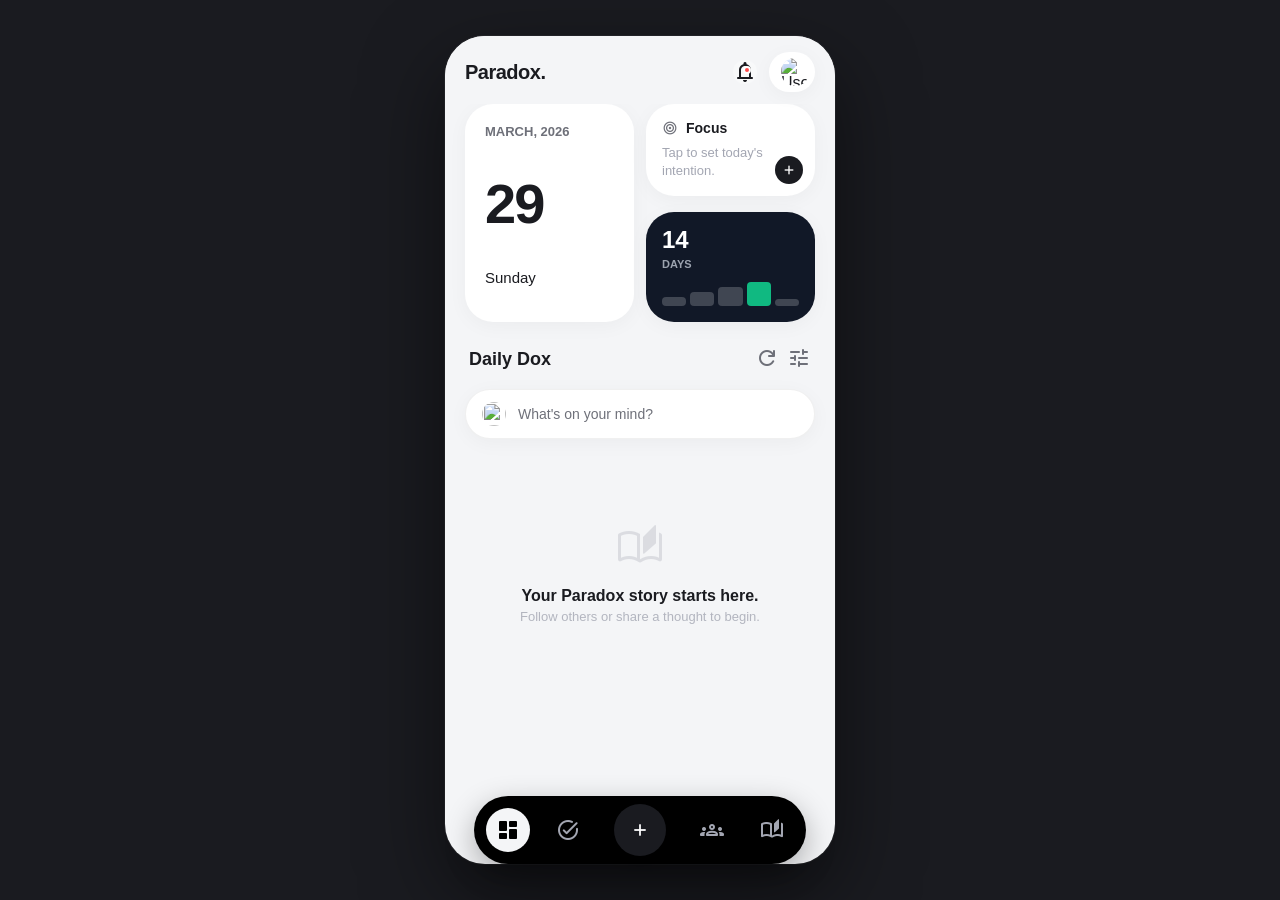
==== index.html @ 25698416 "feat: added 16 historical Stoic character avatars to the Profile/Diary system" ====
<!DOCTYPE html>
<html lang="en">

<head>
    <meta charset="UTF-8">
    <meta name="viewport" content="width=device-width, initial-scale=1.0, maximum-scale=1.0, user-scalable=no">
    <title>Paradox.</title>

    <!-- Firebase SDK (Modular) -->
    <script type="module" src="https://www.gstatic.com/firebasejs/10.7.1/firebase-app.js"></script>
    <script type="module" src="https://www.gstatic.com/firebasejs/10.7.1/firebase-auth.js"></script>
    <script type="module" src="https://www.gstatic.com/firebasejs/10.7.1/firebase-firestore.js"></script>
    <link rel="stylesheet"
        href="https://fonts.googleapis.com/css2?family=Material+Symbols+Rounded:opsz,wght,FILL,GRAD@24,400,0,0" />
    <link rel="stylesheet"
        href="https://fonts.googleapis.com/css2?family=Material+Symbols+Rounded:opsz,wght,FILL,GRAD@24,400,1,0" />

    <link rel="stylesheet" href="style.css">
</head>

<body>

    <div class="app-container">

        <!-- App Header Minimal -->
        <header class="top-nav">
            <h1 class="logo" id="header-title">Paradox.</h1>
            <div class="header-actions">
                <button class="icon-btn notification-btn" id="open-notifications-btn">
                    <span class="material-symbols-rounded">notifications</span>
                    <span class="notification-badge"></span>
                </button>
                <div class="user-chip" id="open-profile-btn" style="cursor: pointer;">
                    <img src="https://images.unsplash.com/photo-1507003211169-0a1dd7228f2d?w=100&h=100&fit=crop"
                        alt="User Avatar">
                </div>
            </div>
        </header>

        <!-- Main Scrollable Content -->
        <main class="view-container">

            <!-- VIEW: HOME (Dashboard) -->
            <div class="app-view active" id="view-home">
                <section class="bento-grid">
                    <div class="bento-item date-widget">
                        <p class="month" id="home-month-label">March, 2026</p>
                        <h2 class="day-number" id="home-day-num">29</h2>
                        <p class="day-name" id="home-day-name">Sunday</p>
                    </div>
                    <div class="bento-stack">
                        <div class="bento-item goal-widget" id="open-goal-widget-btn" style="cursor: pointer;">
                            <div class="widget-header">
                                <span class="material-symbols-rounded icon-subtle">target</span>
                                <h3>Focus</h3>
                            </div>
                            <p class="goal-text placeholder">Tap to set today's intention.</p>
                            <button class="add-goal-btn" id="open-goal-inner-btn"><span
                                    class="material-symbols-rounded">add</span></button>
                        </div>
                        <div class="bento-item streak-widget">
                            <div class="streak-info">
                                <h3>14</h3>
                                <span>Days</span>
                            </div>
                            <div class="chart-bars">
                                <div class="bar"></div>
                                <div class="bar"></div>
                                <div class="bar"></div>
                                <div class="bar active"></div>
                                <div class="bar"></div>
                            </div>
                        </div>
                    </div>
                </section>
                <div class="section-title">
                    <h2>Daily Dox</h2>
                    <div style="display:flex; gap:8px;">
                        <button class="filter-btn" id="refresh-feed-btn" title="Refresh Feed"><span
                                class="material-symbols-rounded">refresh</span></button>
                        <button class="filter-btn" id="open-feed-filter-btn" title="Filter Feed"><span
                                class="material-symbols-rounded">tune</span></button>
                    </div>
                </div>

                <!-- NEW: Home Composer Bar -->
                <div class="home-composer-bar" id="open-status-btn">
                    <img src="https://images.unsplash.com/photo-1507003211169-0a1dd7228f2d?w=100&h=100&fit=crop"
                        class="tiny-avatar" id="home-composer-avatar">
                    <div class="composer-placeholder">What's on your mind?</div>
                </div>

                <div class="feed" id="home-feed">
                    <div class="empty-state">
                        <span class="material-symbols-rounded">auto_stories</span>
                        <p>Your Paradox story starts here.</p>
                        <span>Follow others or share a thought to begin.</span>
                    </div>
                </div>
            </div>

            <!-- VIEW: GOALS -->
            <div class="app-view" id="view-goals">

                <!-- NEW: Horizontal Date Scroller -->
                <div class="month-display">
                    <h2 id="month-label">March 2026</h2>
                </div>
                <div class="date-scroller-container">
                    <div class="date-scroller" id="dynamic-date-scroller">
                        <!-- Dates will be injected by JS for infinity feel -->
                    </div>
                </div>

                <div class="goals-header">
                    <div class="progress-card">
                        <div class="progress-info">
                            <h3>Current Progress</h3>
                            <span>4 of 6 goals met this week</span>
                        </div>
                        <div class="progress-ring-mini">66%</div>
                    </div>
                </div>
                <div class="section-title">
                    <h3>Active Intentions</h3>
                </div>
                <div class="goals-list" id="active-goals-list">
                    <div class="empty-state">
                        <span class="material-symbols-rounded">target</span>
                        <p>No active intentions.</p>
                        <span>Tap the + to set your first goal.</span>
                    </div>
                </div>
            </div>

            <!-- VIEW: COMMUNITY -->
            <div class="app-view" id="view-community">
                <!-- Sub-tab Switching -->
                <div class="sub-tab-bar">
                    <button class="sub-tab active" data-subview="challenges">Challenges</button>
                    <button class="sub-tab" data-subview="rank">World Rank</button>
                </div>

                <div class="community-content">

                    <!-- Community Sub-view: Challenges -->
                    <div class="sub-app-view active" id="subview-challenges">
                        <div class="admin-notice">
                            <span class="material-symbols-rounded">verified</span>
                            <span>Official Admin Challenges</span>
                        </div>

                        <div class="challenges-container" id="challenges-container">
                            <div class="empty-state-mini">
                                <span class="material-symbols-rounded">emoji_events</span>
                                <p>No active challenges.</p>
                                <span>Check back soon for Admin updates.</span>
                            </div>
                        </div>
                    </div>

                    <!-- Community Sub-view: World Rank -->
                    <div class="sub-app-view" id="subview-rank">
                        <div class="leaderboard-container" id="leaderboard-container">
                            <div class="empty-state-mini">
                                <span class="material-symbols-rounded">leaderboard</span>
                                <p>No rankings yet.</p>
                                <span>Be the first to join a challenge!</span>
                            </div>
                        </div>
                    </div>

                </div>
            </div>

            <!-- VIEW: JOURNAL -->
            <div class="app-view" id="view-journal">
                <div class="journal-prompt">
                    <h2>How are you feeling today?</h2>
                    <p>Take a moment to reflect on your thoughts.</p>
                </div>
                <div class="writing-canvas">
                    <textarea placeholder="Start writing something deep..."></textarea>
                </div>
            </div>

            <div class="bottom-spacer"></div>
        </main>

        <!-- Floating Nav Pill -->
        <nav class="floating-nav">
            <button class="nav-btn active" data-view="home">
                <span class="material-symbols-rounded fill-icon">dashboard</span>
            </button>
            <button class="nav-btn" data-view="goals">
                <span class="material-symbols-rounded">task_alt</span>
            </button>
            <div class="nav-fab-wrapper">
                <button class="fab-btn-center" id="open-create-btn">
                    <span class="material-symbols-rounded">add</span>
                </button>
            </div>
            <button class="nav-btn" data-view="community">
                <span class="material-symbols-rounded">groups</span>
            </button>
            <button class="nav-btn" data-view="journal">
                <span class="material-symbols-rounded">auto_stories</span>
            </button>
        </nav>

        <!-- Create Overlay Drawer -->
        <div class="drawer" id="create-drawer">
            <div class="drawer-header">
                <button class="icon-btn" id="close-create-btn">
                    <span class="material-symbols-rounded">close</span>
                </button>
                <h2>New Inspiration</h2>
                <div style="width:24px"></div>
            </div>
            <div class="drawer-content">
                <div class="create-options-grid">
                    <div class="create-card" id="open-compose-btn">
                        <span class="material-symbols-rounded">edit_square</span>
                        <h3>Paradox Post</h3>
                        <p>Share a thought with the community</p>
                    </div>
                    <div class="create-card" id="open-goal-btn">
                        <span class="material-symbols-rounded">target</span>
                        <h3>New Goal</h3>
                        <p>Set a new intention for today</p>
                    </div>
                    <div class="create-card" id="open-journal-entry-btn">
                        <span class="material-symbols-rounded">history_edu</span>
                        <h3>Journal Entry</h3>
                        <p>Write a private reflection</p>
                    </div>

                </div>
            </div>
        </div>

        <!-- Full Screen Modals / Drawers -->

        <!-- Main Profile Drawer -->
        <div class="drawer" id="profile-drawer">
            <div class="drawer-header">
                <button class="icon-btn" id="close-profile-btn">
                    <span class="material-symbols-rounded">close</span>
                </button>
                <h2>Profile</h2>
                <div style="width: 24px;"></div> <!-- spacer -->
            </div>

            <div class="drawer-content">

                <!-- Profile Header -->
                <div class="profile-hero">
                    <img src="https://images.unsplash.com/photo-1507003211169-0a1dd7228f2d?w=200&h=200&fit=crop"
                        alt="User Profile" class="hero-avatar">
                    <h2 class="hero-name">User</h2>
                </div>

                <!-- Activity Placeholder -->
                <div class="activity-stats">
                    <div class="stat-box">
                        <h3 id="stat-shards">0</h3>
                        <span>Shards Earned</span>
                    </div>
                    <div class="stat-box">
                        <h3 id="stat-level">1</h3>
                        <span>Growth Level</span>
                    </div>
                    <div class="stat-box">
                        <h3 id="stat-streak">0</h3>
                        <span>Stoic Streak</span>
                    </div>
                </div>

                <!-- Settings Menu -->
                <div class="settings-list">

                    <button class="list-item" id="open-diary-btn">
                        <div class="item-left">
                            <span class="material-symbols-rounded">edit_document</span>
                            <span>Diary (Edit Profile)</span>
                        </div>
                        <span class="material-symbols-rounded icon-subtle">chevron_right</span>
                    </button>

                    <button class="list-item" id="open-my-public-dox-btn">
                        <div class="item-left">
                            <span class="material-symbols-rounded">public</span>
                            <span>My Public Dox</span>
                        </div>
                        <span class="material-symbols-rounded icon-subtle">chevron_right</span>
                    </button>

                    <div class="list-item">
                        <div class="item-left">
                            <span class="material-symbols-rounded">notifications</span>
                            <span>Notifications</span>
                        </div>
                        <label class="toggle-switch">
                            <input type="checkbox" checked>
                            <span class="slider"></span>
                        </label>
                    </div>

                    <button class="list-item" id="open-settings-btn">
                        <div class="item-left">
                            <span class="material-symbols-rounded">settings</span>
                            <span>Settings</span>
                        </div>
                        <span class="material-symbols-rounded icon-subtle">chevron_right</span>
                    </button>

                    <button class="list-item text-danger">
                        <div class="item-left">
                            <span class="material-symbols-rounded">flag</span>
                            <span>Report an Issue</span>
                        </div>
                    </button>

                    <button class="list-item text-danger">
                        <div class="item-left">
                            <span class="material-symbols-rounded">logout</span>
                            <span>Log Out</span>
                        </div>
                    </button>

                </div>
            </div>
        </div>

        <!-- Edit Profile (Diary) Drawer -->
        <div class="drawer drawer-secondary" id="diary-drawer">
            <div class="drawer-header">
                <button class="icon-btn" id="close-diary-btn">
                    <span class="material-symbols-rounded">arrow_back</span>
                </button>
                <h2>My Diary</h2>
                <div style="width: 24px;"></div>
            </div>

            <div class="drawer-content">
                <div class="edit-profile-section" style="text-align: center; padding: 20px 0;">
                    <div class="diary-avatar-wrapper" style="position: relative; display: inline-block;">
                        <img src="" id="diary-pfp" alt="Profile Avatar" class="hero-avatar"
                            style="width: 80px; height: 80px; border-radius: 50%; object-fit: cover; margin-bottom: 16px; background: var(--bg-secondary);">
                    </div>
                    
                    <div class="auth-form-group" style="padding: 0 20px; text-align: left;">
                        <label class="form-label" style="font-size: 11px; margin-bottom: 4px;">Stoic Identity Key</label>
                        <input type="text" id="edit-display-name" class="auth-input" placeholder="Enter new name...">
                        
                        <div class="avatar-section">
                            <h3>Claim your Ancestor</h3>
                            <div class="avatar-grid" id="avatar-selection-grid">
                                <div class="avatar-item" data-url="assets/avatars/marcus.png" title="Marcus Aurelius"><img src="assets/avatars/marcus.png"></div>
                                <div class="avatar-item" data-url="assets/avatars/seneca.png" title="Seneca"><img src="assets/avatars/seneca.png"></div>
                                <div class="avatar-item" data-url="assets/avatars/epictetus.png" title="Epictetus"><img src="assets/avatars/epictetus.png"></div>
                                <div class="avatar-item" data-url="assets/avatars/zeno.png" title="Zeno"><img src="assets/avatars/zeno.png"></div>
                                <div class="avatar-item" data-url="assets/avatars/cato.png" title="Cato"><img src="assets/avatars/cato.png"></div>
                                <div class="avatar-item" data-url="assets/avatars/musonius.png" title="Musonius Rufus"><img src="assets/avatars/musonius.png"></div>
                                <div class="avatar-item" data-url="assets/avatars/cleanthes.png" title="Cleanthes"><img src="assets/avatars/cleanthes.png"></div>
                                <div class="avatar-item" data-url="assets/avatars/chrysippus.png" title="Chrysippus"><img src="assets/avatars/chrysippus.png"></div>
                                <div class="avatar-item" data-url="assets/avatars/panaetius.png" title="Panaetius"><img src="assets/avatars/panaetius.png"></div>
                                <div class="avatar-item" data-url="assets/avatars/posidonius.png" title="Posidonius"><img src="assets/avatars/posidonius.png"></div>
                                <div class="avatar-item" data-url="assets/avatars/hierocles.png" title="Hierocles"><img src="assets/avatars/hierocles.png"></div>
                                <div class="avatar-item" data-url="assets/avatars/hecato.png" title="Hecato"><img src="assets/avatars/hecato.png"></div>
                                <div class="avatar-item" data-url="assets/avatars/antipater.png" title="Antipater"><img src="assets/avatars/antipater.png"></div>
                                <div class="avatar-item" data-url="assets/avatars/diogenes.png" title="Diogenes"><img src="assets/avatars/diogenes.png"></div>
                                <div class="avatar-item" data-url="assets/avatars/aristo.png" title="Aristo"><img src="assets/avatars/aristo.png"></div>
                                <div class="avatar-item" data-url="assets/avatars/sphaerus.png" title="Sphaerus"><img src="assets/avatars/sphaerus.png"></div>
                            </div>
                        </div>

                        <button id="save-profile-btn" class="action-btn-large" style="margin-top: 16px;">
                            <span class="material-symbols-rounded">save</span>
                            Save Identity
                        </button>
                    </div>
                </div>

                <div class="verification-section">
                    <h3>Account Status</h3>
                    <p class="verification-desc">Verify your account to unlock all community features.</p>
                    <button class="action-btn-large verification-btn">
                        <span class="material-symbols-rounded">verified</span>
                        Verify Account
                    </button>
                </div>
            </div>
        </div>

        <!-- Final Settings Drawer -->
        <div class="drawer drawer-secondary" id="settings-sub-drawer">
            <div class="drawer-header">
                <button class="icon-btn" id="close-settings-sub-btn">
                    <span class="material-symbols-rounded">arrow_back</span>
                </button>
                <h2>Settings</h2>
                <div style="width: 24px;"></div>
            </div>

            <div class="drawer-content">
                <div class="settings-list">
                    <button class="list-item">
                        <div class="item-left">
                            <span class="material-symbols-rounded">block</span>
                            <span>Blocked Users</span>
                        </div>
                        <span class="material-symbols-rounded icon-subtle">chevron_right</span>
                    </button>

                    <div class="section-divider" style="height: 1px; background: var(--border-light); margin: 16px 0;">
                    </div>
                    <span
                        style="font-size: 11px; font-weight: 700; color: var(--text-muted); text-transform: uppercase; letter-spacing: 1px; margin-bottom: 8px; display: block;">Legal
                        & Support</span>

                    <button class="list-item">
                        <div class="item-left">
                            <span class="material-symbols-rounded">gavel</span>
                            <span>Legal Conditions</span>
                        </div>
                        <span class="material-symbols-rounded icon-subtle">chevron_right</span>
                    </button>

                    <button class="list-item">
                        <div class="item-left">
                            <span class="material-symbols-rounded">privacy_tip</span>
                            <span>Privacy Policy</span>
                        </div>
                        <span class="material-symbols-rounded icon-subtle">chevron_right</span>
                    </button>

                    <button class="list-item">
                        <div class="item-left">
                            <span class="material-symbols-rounded">description</span>
                            <span>Terms & Conditions</span>
                        </div>
                        <span class="material-symbols-rounded icon-subtle">chevron_right</span>
                    </button>

                    <button class="list-item">
                        <div class="item-left">
                            <span class="material-symbols-rounded">help</span>
                            <span>Help & Support</span>
                        </div>
                        <span class="material-symbols-rounded icon-subtle">chevron_right</span>
                    </button>

                    <div class="section-divider" style="height: 1px; background: var(--border-light); margin: 16px 0;">
                    </div>

                    <a href="admin.html" class="list-item" style="text-decoration: none;">
                        <div class="item-left">
                            <span class="material-symbols-rounded"
                                style="color: var(--brand-blue);">admin_panel_settings</span>
                            <span>Admin Portal</span>
                        </div>
                        <span class="material-symbols-rounded icon-subtle">chevron_right</span>
                    </a>

                    <div class="section-divider" style="height: 1px; background: var(--border-light); margin: 16px 0;">
                    </div>

                    <button class="list-item text-danger">
                        <div class="item-left">
                            <span class="material-symbols-rounded">delete_forever</span>
                            <span>Delete Account</span>
                        </div>
                    </button>
                </div>
            </div>
        </div>

        <!-- Composer Drawer -->
        <div class="drawer drawer-secondary" id="compose-post-drawer">
            <div class="drawer-header">
                <button class="icon-btn" id="close-compose-btn">
                    <span class="material-symbols-rounded">close</span>
                </button>
                <h2>New Paradox</h2>
                <button class="icon-btn" id="save-post-btn"
                    style="color: var(--brand-blue); font-weight: 700;">POST</button>
            </div>
            <div class="drawer-content">
                <div class="compose-area">
                    <div class="user-info-mini">
                        <img src="https://images.unsplash.com/photo-1507003211169-0a1dd7228f2d?w=100&h=100&fit=crop"
                            class="tiny-avatar">
                        <span>Elias Thorne</span>
                    </div>
                    <textarea placeholder="What's on your mind? Share a paradox..." class="compose-input"></textarea>

                    <div class="media-preview-placeholder">
                        <span class="material-symbols-rounded">add_a_photo</span>
                        <span>Add Photos or Video</span>
                    </div>

                    <div class="compose-toolbar">
                        <button class="toolbar-btn"><span class="material-symbols-rounded">image</span></button>
                        <button class="toolbar-btn"><span class="material-symbols-rounded">videocam</span></button>
                        <button class="toolbar-btn"><span
                                class="material-symbols-rounded">alternate_email</span></button>
                        <button class="toolbar-btn"><span class="material-symbols-rounded">location_on</span></button>
                    </div>
                </div>
            </div>
        </div>



        <!-- My Public Dox Drawer -->
        <div class="drawer drawer-secondary" id="my-public-dox-drawer">
            <div class="drawer-header">
                <button class="icon-btn" id="close-my-public-dox-btn">
                    <span class="material-symbols-rounded">arrow_back</span>
                </button>
                <h2>My Public Dox</h2>
                <div style="width:24px"></div>
            </div>
            <div class="drawer-content">
                <div class="feed" id="my-dox-list">
                    <div class="empty-state-mini">
                        <span class="material-symbols-rounded">history_edu</span>
                        <p>Loading your paradoxes...</p>
                    </div>
                </div>
            </div>
        </div>

        <!-- Goal Composer Drawer -->
        <div class="drawer drawer-secondary" id="goal-composer-drawer">
            <div class="drawer-header">
                <button class="icon-btn" id="close-goal-composer-btn">
                    <span class="material-symbols-rounded">close</span>
                </button>
                <h2>New Intention</h2>
                <div style="width:24px"></div>
            </div>
            <div class="drawer-content">
                <div class="goal-form-container">

                    <div class="form-section">
                        <label class="form-label">What do you want to achieve?</label>
                        <textarea class="goal-input-large"
                            placeholder="e.g., Morning Meditation for 10 minutes"></textarea>
                    </div>

                    <div class="form-section">
                        <label class="form-label">When?</label>
                        <div class="pill-selector">
                            <button class="pill-opt active" data-time="today">Today</button>
                            <button class="pill-opt" data-time="tomorrow">Tomorrow</button>
                            <button class="pill-opt" id="pick-date-btn" data-time="custom">Pick Date</button>
                        </div>
                        <div id="custom-date-container" style="display: none; margin-top: 12px;">
                            <input type="date" class="text-input" id="custom-goal-date">
                        </div>
                    </div>

                    <div class="form-section">
                        <label class="form-label">Repeat</label>
                        <div class="day-chip-group">
                            <button class="day-chip">M</button>
                            <button class="day-chip">T</button>
                            <button class="day-chip">W</button>
                            <button class="day-chip">T</button>
                            <button class="day-chip">F</button>
                            <button class="day-chip">S</button>
                            <button class="day-chip">S</button>
                        </div>
                    </div>

                    <div class="form-section">
                        <label class="form-label">Remind Me At</label>
                        <input type="time" class="text-input" value="08:00">
                    </div>

                    <div class="form-footer">
                        <button class="action-btn-large primary-btn" id="save-goal-btn">Set Intention</button>
                    </div>

                </div>
            </div>
        </div>

        <!-- Journal Composer Drawer -->
        <div class="drawer drawer-secondary" id="journal-composer-drawer">
            <div class="drawer-header">
                <button class="icon-btn" id="close-journal-composer-btn">
                    <span class="material-symbols-rounded">close</span>
                </button>
                <h2>Private Reflection</h2>
                <div style="width:24px"></div>
            </div>
            <div class="drawer-content">
                <div class="form-section">
                    <label class="form-label">Current Mood</label>
                    <div class="mood-selector">
                        <button class="mood-opt" title="Calm">
                            <span class="material-symbols-rounded">self_improvement</span>
                        </button>
                        <button class="mood-opt" title="Productive">
                            <span class="material-symbols-rounded">bolt</span>
                        </button>
                        <button class="mood-opt" title="Anxious">
                            <span class="material-symbols-rounded">waves</span>
                        </button>
                        <button class="mood-opt" title="Grateful">
                            <span class="material-symbols-rounded">favorite</span>
                        </button>
                        <button class="mood-opt" title="Reflective">
                            <span class="material-symbols-rounded">visibility</span>
                        </button>
                    </div>
                </div>

                <div class="form-section">
                    <div class="zen-prompt-box">
                        <span class="material-symbols-rounded">tips_and_updates</span>
                        <p id="journal-prompt-text">What is within your control right now?</p>
                    </div>
                </div>

                <div class="form-section">
                    <textarea class="zen-writing-area" placeholder="Deep dive into your thoughts..."></textarea>
                </div>

                <div class="form-footer">
                    <button class="action-btn-large primary-btn" id="save-journal-btn">
                        <span class="material-symbols-rounded">lock</span>
                        Save to Vault
                    </button>
                </div>

            </div>
        </div>
    </div>

    <!-- Edit Post Drawer -->
    <div class="drawer drawer-secondary" id="edit-post-drawer">
        <div class="drawer-header">
            <button class="icon-btn" id="close-edit-post-btn">
                <span class="material-symbols-rounded">close</span>
            </button>
            <h2>Edit Paradox</h2>
            <button class="icon-btn" id="update-post-btn"
                style="color: var(--brand-blue); font-weight: 700;">UPDATE</button>
        </div>
        <div class="drawer-content">
            <div class="compose-area">
                <textarea id="edit-post-input" placeholder="Modify your paradox..." class="compose-input"></textarea>

                <div class="compose-toolbar">
                    <button class="toolbar-btn"><span class="material-symbols-rounded">image</span></button>
                    <button class="toolbar-btn"><span class="material-symbols-rounded">alternate_email</span></button>
                </div>
            </div>
        </div>
    </div>

    <!-- Notification Drawer -->
    <div class="drawer" id="notification-drawer">
        <div class="drawer-header">
            <button class="icon-btn" id="close-notifications-btn">
                <span class="material-symbols-rounded">close</span>
            </button>
            <h2>Notifications</h2>
            <button class="text-link-btn" id="clear-all-notifs-btn"
                style="color: var(--brand-pink); font-size: 13px; font-weight: 700;">CLEAR ALL</button>
        </div>
        <div class="drawer-content">
            <div class="notification-list" id="notification-list">
                <div class="empty-state-mini">
                    <span class="material-symbols-rounded">notifications_off</span>
                    <p>No new updates.</p>
                </div>
            </div>
        </div>
    </div>

    <!-- Feed Filter Drawer -->
    <div class="drawer drawer-secondary" id="feed-filter-drawer">
        <div class="drawer-header">
            <button class="icon-btn" id="close-feed-filter-btn">
                <span class="material-symbols-rounded">close</span>
            </button>
            <h2>Feed Filter</h2>
            <div style="width:24px"></div>
        </div>
        <div class="drawer-content">
            <div class="create-options-grid">
                <div class="create-card active-filter filter-opt" data-filter="global">
                    <span class="material-symbols-rounded">public</span>
                    <h3>Global Dox</h3>
                    <p>See all paradoxes from everyone</p>
                </div>
                <div class="create-card filter-opt" data-filter="mine">
                    <span class="material-symbols-rounded">person</span>
                    <h3>My Dox</h3>
                    <p>View only your own posts</p>
                </div>
            </div>
        </div>
    </div>

    <!-- Comments Drawer -->
    <div class="drawer drawer-secondary" id="comments-drawer">
        <div class="drawer-header">
            <button class="icon-btn" id="close-comments-btn">
                <span class="material-symbols-rounded">arrow_back</span>
            </button>
            <h2>Comments</h2>
            <div style="width:24px"></div>
        </div>
        <div class="drawer-content drawer-content-flex">
            <div class="comments-list" id="comments-list">
                <div class="empty-state-mini">
                    <span class="material-symbols-rounded">forum</span>
                    <p>No comments yet. Be the first.</p>
                </div>
            </div>
        </div>
        <!-- Pinned input at bottom -->
        <div class="comments-composer">
            <img src="https://images.unsplash.com/photo-1507003211169-0a1dd7228f2d?w=100&h=100&fit=crop"
                class="tiny-avatar" id="commenter-avatar">
            <input type="text" id="comment-input" placeholder="Add a comment...">
            <button class="icon-btn send-btn" id="send-comment-btn" disabled>
                <span class="material-symbols-rounded">send</span>
            </button>
        </div>
    </div>

    <!-- Login Ritual Overlay (Stoic Identity: Email/Password) -->
    <div id="login-overlay" class="login-overlay hidden">
        <div class="login-modal">
            <h1 class="logo">Paradox<span>.</span></h1>
            <p class="stoic-quote">"It is not that we have a short time to live, but that we waste much of it."</p>
            <span class="quote-author">— Seneca</span>

            <!-- Auth Main View -->
            <div id="auth-main-view" class="auth-view">
                <div class="auth-form-group">
                    <input type="email" id="auth-email" placeholder="Your Email" class="auth-input">
                    <input type="password" id="auth-password" placeholder="Key (Password)" class="auth-input">
                </div>
                
                <button id="auth-primary-btn" class="action-btn-large">Enter the Paradox</button>
                
                <div class="auth-footer-links">
                    <button id="auth-toggle-btn" class="text-link">First time? Create Identity</button>
                    <button id="auth-forgot-btn" class="text-link">Forgot Key?</button>
                </div>
            </div>

            <!-- Auth Recovery View -->
            <div id="auth-forgot-view" class="auth-view hidden">
                <p class="auth-desc">Enter your email to receive a recovery link.</p>
                <input type="email" id="recovery-email" placeholder="Your Email" class="auth-input">
                <button id="send-reset-btn" class="action-btn-large">Send Recovery Link</button>
                <button id="back-to-login-btn" class="text-link">Back to Identity</button>
            </div>

            <p class="login-footer">By continuing, you accept the Stoic Path.</p>
        </div>
    </div>

    <!-- Dynamic Toast Container -->
    <div id="toast-container" class="toast-container"></div>

    <!-- Custom JS (As Module) -->
    <script type="module" src="script.js"></script>
</body>

</html>
---- style.css ----
/* =========================================
   CLARITY DASHBOARD - LIGHT THEME (Bento Box)
   ========================================= */
:root {
    /* Color Palette */
    --bg-base: #f4f5f7;
    --bg-surface: #ffffff;
    --bg-surface-alt: #f8f9fa;
    
    --text-primary: #1a1b20;
    --text-secondary: #6e7079;
    --text-muted: #a3a6b2;
    
    --accent-primary: #000000;
    --accent-light: #e6e6e6;
    
    --brand-teal: #10b981;
    --brand-blue: #3b82f6;
    --brand-pink: #ec4899;
    
    --border-light: rgba(0, 0, 0, 0.06);

    /* Typography */
    --font-family: 'Inter', sans-serif;
    
    /* Spacing & Borders */
    --radius-sm: 12px;
    --radius-md: 20px;
    --radius-lg: 28px;
    --radius-full: 999px;
    
    --layout-max-width: 390px; /* Mobile-first phone frame */
    --shadow-soft: 0 4px 20px rgba(0,0,0,0.04);
    --shadow-nav: 0 10px 40px rgba(0,0,0,0.1);
}

* { margin: 0; padding: 0; box-sizing: border-box; }

body {
    background-color: #1a1b20; /* Dark desktop backdrop */
    font-family: var(--font-family);
    color: var(--text-primary);
    min-height: 100vh;
    overflow: hidden;
    display: flex;
    justify-content: center;
    align-items: center;
    -webkit-font-smoothing: antialiased;
}

.app-container {
    width: 100%;
    max-width: var(--layout-max-width);
    height: 100vh;
    background-color: var(--bg-base);
    position: relative;
    overflow: hidden;
    display: flex;
    flex-direction: column;
}

/* Desktop: show as a premium phone card */
@media (min-width: 430px) {
    .app-container {
        height: 92vh;
        max-height: 860px;
        border-radius: 40px;
        box-shadow: 0 30px 80px rgba(0, 0, 0, 0.5),
                    0 0 0 1px rgba(255,255,255,0.06);
    }
}

/* =========================================
   TOP NAV
   ========================================= */
.top-nav {
    display: flex;
    justify-content: space-between;
    align-items: center;
    padding: 16px 20px 12px;
    background: var(--bg-base);
    z-index: 10;
}

.logo {
    font-size: 20px;
    font-weight: 700;
    letter-spacing: -0.5px;
}

.user-chip {
    display: flex;
    align-items: center;
    background: var(--bg-surface);
    padding: 6px 6px 6px 12px;
    border-radius: var(--radius-full);
    box-shadow: var(--shadow-soft);
    gap: 8px;
}

.user-chip span {
    font-size: 13px;
    font-weight: 500;
}

.user-chip img {
    width: 28px;
    height: 28px;
    border-radius: 50%;
    object-fit: cover;
}

/* =========================================
   MAIN SCROLLABLE FEED
   ========================================= */
.content-feed {
    flex: 1;
    overflow-y: auto;
    padding: 0 20px 20px;
    scrollbar-width: none;
}

.content-feed::-webkit-scrollbar { display: none; }

/* Bento Grid */
.bento-grid {
    display: grid;
    grid-template-columns: 1fr 1fr;
    gap: 12px;
    margin-bottom: 24px;
}

.bento-item {
    background: var(--bg-surface);
    border-radius: var(--radius-lg);
    padding: 20px;
    box-shadow: var(--shadow-soft);
}

.date-widget {
    display: flex;
    flex-direction: column;
    justify-content: space-between;
}

.month {
    font-size: 13px;
    color: var(--text-secondary);
    font-weight: 600;
    text-transform: uppercase;
}

.day-number {
    font-size: 56px;
    font-weight: 700;
    letter-spacing: -2px;
    line-height: 1;
    margin: 8px 0;
}

.day-name {
    font-size: 15px;
    font-weight: 500;
    margin-bottom: 16px;
}

.weather-pill {
    display: inline-flex;
    align-items: center;
    gap: 6px;
    background: var(--bg-surface-alt);
    padding: 6px 10px;
    border-radius: var(--radius-full);
    font-size: 13px;
    font-weight: 600;
}

.weather-pill .material-symbols-rounded {
    font-size: 16px;
    color: #f59e0b; /* Sun color */
    font-variation-settings: 'FILL' 1;
}

.bento-stack {
    display: flex;
    flex-direction: column;
    gap: 16px;
}

.goal-widget, .streak-widget {
    padding: 16px;
    flex: 1;
    display: flex;
    flex-direction: column;
    justify-content: space-between;
    position: relative;
}

.widget-header {
    display: flex;
    align-items: center;
    gap: 8px;
    margin-bottom: 8px;
}

.widget-header span { font-size: 16px; color: var(--text-secondary); }
.widget-header h3 { font-size: 14px; font-weight: 600; }

.goal-text {
    font-size: 13px;
    line-height: 1.4;
    color: var(--text-primary);
}

.goal-text.placeholder { color: var(--text-muted); }

.add-goal-btn {
    position: absolute;
    bottom: 12px;
    right: 12px;
    width: 28px;
    height: 28px;
    border-radius: 50%;
    background: var(--text-primary);
    color: white;
    border: none;
    display: flex;
    align-items: center;
    justify-content: center;
    cursor: pointer;
}

.add-goal-btn span { font-size: 18px; }

.streak-widget {
    background: #111827; /* Dark accent widget */
    color: white;
}

.streak-info h3 { font-size: 24px; font-weight: 700; line-height: 1; margin-bottom: 2px;}
.streak-info span { font-size: 11px; color: #9ca3af; text-transform: uppercase; font-weight: 600;}

.chart-bars {
    display: flex;
    gap: 4px;
    align-items: flex-end;
    height: 24px;
    margin-top: 10px;
}
.chart-bars .bar { flex: 1; background: rgba(255,255,255,0.2); border-radius: 4px; height: 100%;}
.chart-bars .bar:nth-child(1) { height: 40%; }
.chart-bars .bar:nth-child(2) { height: 60%; }
.chart-bars .bar:nth-child(3) { height: 80%; }
.chart-bars .bar.active { background: var(--brand-teal); height: 100%; }
.chart-bars .bar:nth-child(5) { height: 30%; }


/* Section Title */
.section-title {
    display: flex;
    justify-content: space-between;
    align-items: center;
    margin-bottom: 16px;
    padding: 0 4px;
}

.section-title h2 { font-size: 18px; font-weight: 600; }
.filter-btn {
    background: transparent; border: none; color: var(--text-secondary); cursor: pointer;
}

/* Redesigned Feed Card (Split Layout) */
.post-card {
    background: var(--bg-surface);
    border-radius: var(--radius-lg);
    padding: 20px;
    box-shadow: var(--shadow-soft);
    margin-bottom: 20px;
    position: relative;
    border: 1px solid var(--border-light);
}

.post-content {
    margin-bottom: 16px;
    padding-right: 80px; /* space for thumbnail */
}

.quote {
    font-size: 20px;
    font-weight: 500;
    line-height: 1.35;
    color: var(--text-primary);
    margin-bottom: 16px;
    letter-spacing: -0.5px;
}

.post-meta .author {
    display: flex;
    align-items: center;
    gap: 8px;
}

.tiny-avatar { width: 24px; height: 24px; border-radius: 50%; object-fit: cover; }
.author span { font-size: 12px; color: var(--text-secondary); font-weight: 500; }

.post-image-thumbnail {
    position: absolute;
    top: 20px;
    right: 20px;
    width: 68px;
    height: 68px;
    border-radius: 14px;
    overflow: hidden;
}

.post-image-thumbnail img { width: 100%; height: 100%; object-fit: cover; }

.post-footer {
    display: flex;
    gap: 12px;
    border-top: 1px solid var(--border-light);
    padding-top: 16px;
    align-items: center;
}

.interaction-btn {
    display: inline-flex;
    align-items: center;
    gap: 6px;
    background: var(--bg-surface-alt);
    border: none;
    padding: 8px 14px;
    border-radius: var(--radius-full);
    color: var(--text-primary);
    font-size: 13px;
    font-weight: 600;
    font-family: var(--font-family);
    cursor: pointer;
    transition: all 0.2s;
}

.interaction-btn span.material-symbols-rounded { font-size: 18px; color: var(--text-secondary); }
.interaction-btn.outline { background: transparent; padding: 0 4px;}
.interaction-btn.outline span.material-symbols-rounded { color: var(--text-primary); }
.interaction-btn.share-btn { margin-left: auto; }

.interaction-btn.active.like-btn { background: #ffe4e6; color: var(--brand-pink); }
.interaction-btn.active.like-btn span.material-symbols-rounded { color: var(--brand-pink); font-variation-settings: 'FILL' 1; }


.bottom-spacer { height: 110px; }

/* =========================================
   FLOATING PILL NAV
   ========================================= */
.floating-nav {
    position: fixed;
    bottom: 36px;
    left: 50%;
    transform: translateX(-50%);
    background: #000;
    color: white;
    display: flex;
    align-items: center;
    padding: 8px 12px;
    border-radius: 40px;
    gap: 16px;
    z-index: 100;
    box-shadow: 0 10px 30px rgba(0, 0, 0, 0.3);
}

.nav-btn {
    width: 44px;
    height: 44px;
    border-radius: 50%;
    border: none;
    background: transparent;
    color: var(--text-muted);
    display: flex;
    justify-content: center;
    align-items: center;
    cursor: pointer;
    transition: all 0.2s;
}

.nav-btn .material-symbols-rounded { font-size: 24px; transition: color 0.2s; }
.nav-btn.active { color: var(--accent-primary); background: var(--bg-base); }
.fill-icon { font-variation-settings: 'FILL' 1; }

.nav-fab-wrapper {
    margin: 0 8px;
}

.fab-btn-center {
    width: 52px;
    height: 52px;
    border-radius: 50%;
    background: var(--text-primary);
    color: white;
    border: none;
    box-shadow: 0 8px 16px rgba(0,0,0,0.2);
    display: flex;
    justify-content: center;
    align-items: center;
    cursor: pointer;
    transition: transform 0.2s;
}

.fab-btn-center:active { transform: scale(0.9); }
.fab-btn-center .material-symbols-rounded { font-size: 22px; }

/* =========================================
   FULL SCREEN DRAWERS (Modals)
   ========================================= */
.drawer {
    position: fixed;
    top: 0;
    left: 50%;
    transform: translateX(-50%) translateY(100%);
    width: 100%;
    max-width: var(--layout-max-width);
    height: 100vh;
    background: var(--bg-surface);
    z-index: 1000;
    transition: transform 0.4s cubic-bezier(0.25, 1, 0.5, 1);
    display: flex;
    flex-direction: column;
    visibility: hidden;
    pointer-events: none;
}

.drawer.open {
    transform: translateX(-50%) translateY(0);
    visibility: visible;
    pointer-events: auto;
}

.drawer-secondary {
    z-index: 1050; /* Needs to sit on top of main drawer */
}

.drawer-header {
    display: flex;
    justify-content: space-between;
    align-items: center;
    padding: 24px 20px 16px;
    border-bottom: 1px solid var(--border-light);
}

.drawer-header h2 {
    font-size: 18px;
    font-weight: 600;
}

.icon-btn {
    background: transparent;
    border: none;
    color: var(--text-primary);
    cursor: pointer;
    display: flex;
    align-items: center;
    justify-content: center;
}

.drawer-content {
    flex: 1;
    overflow-y: auto;
    padding: 24px 20px;
    scrollbar-width: none;
}
.drawer-content::-webkit-scrollbar { display: none; }

.drawer-content-flex {
    display: flex;
    flex-direction: column;
}

/* Comments Specifics */
.comments-list {
    flex: 1;
    display: flex;
    flex-direction: column;
    gap: 16px;
    padding-bottom: 24px;
}

.comment-bubble {
    display: flex;
    gap: 12px;
}

.comment-body {
    background: var(--bg-surface-alt);
    padding: 12px 14px;
    border-radius: var(--radius-md);
    border-top-left-radius: 4px;
    flex: 1;
}

.comment-body h4 { font-size: 13px; font-weight: 600; margin-bottom: 4px; display:flex; justify-content:space-between; align-items:center; }
.comment-body h4 span { font-size: 11px; color: var(--text-muted); font-weight: 400; }
.comment-body p { font-size: 14px; color: var(--text-primary); line-height: 1.4; }

.reply-trigger-btn {
    background: transparent;
    border: none;
    color: var(--text-secondary);
    font-size: 12px;
    font-weight: 600;
    margin-top: 8px;
    cursor: pointer;
    padding: 0;
}
.reply-trigger-btn:active { opacity: 0.7; }

.comment-reply {
    margin-left: 24px;
    border-left: 2px solid var(--border-light);
    padding-left: 12px;
}

.comments-composer {
    display: flex;
    align-items: center;
    gap: 12px;
    padding: 16px 20px;
    border-top: 1px solid var(--border-light);
    background: var(--bg-surface);
}

.comments-composer input {
    flex: 1;
    background: var(--bg-base);
    border: none;
    padding: 12px 16px;
    border-radius: var(--radius-full);
    outline: none;
    font-size: 14px;
    font-family: inherit;
}

.comments-composer .send-btn {
    color: var(--brand-blue);
    width: 40px;
    height: 40px;
    border-radius: 50%;
    background: var(--bg-base);
}
.comments-composer .send-btn:disabled {
    color: var(--text-muted);
    opacity: 0.5;
}

/* Profile Hero */
.profile-hero {
    display: flex;
    flex-direction: column;
    align-items: center;
    margin-bottom: 32px;
}

.profile-hero .hero-avatar {
    width: 100px;
    height: 100px;
    border-radius: 50%;
    object-fit: cover;
    margin-bottom: 16px;
    box-shadow: 0 8px 24px rgba(0,0,0,0.1);
}

.profile-hero .hero-name {
    font-size: 24px;
    font-weight: 700;
    letter-spacing: -0.5px;
}

/* Activity Stats */
.activity-stats {
    display: flex;
    gap: 16px;
    margin-bottom: 32px;
}

.stat-box {
    flex: 1;
    background: var(--bg-surface-alt);
    border-radius: var(--radius-md);
    padding: 16px;
    text-align: center;
    border: 1px solid var(--border-light);
}

.stat-box h3 {
    font-size: 24px;
    font-weight: 700;
    margin-bottom: 4px;
}

.stat-box span {
    font-size: 12px;
    color: var(--text-secondary);
    font-weight: 500;
    line-height: 1.2;
}

/* Settings List */
.settings-list {
    display: flex;
    flex-direction: column;
}

.list-item {
    display: flex;
    justify-content: space-between;
    align-items: center;
    padding: 16px 0;
    background: transparent;
    border: none;
    border-bottom: 1px solid var(--border-light);
    width: 100%;
    cursor: pointer;
    font-family: var(--font-family);
    text-align: left;
}

.list-item:last-child { border-bottom: none; }

.item-left {
    display: flex;
    align-items: center;
    gap: 12px;
    font-size: 16px;
    font-weight: 500;
    color: var(--text-primary);
}

.item-left .material-symbols-rounded {
    color: var(--text-secondary);
    font-size: 24px;
}

.icon-subtle { color: var(--text-muted); }

.text-danger .item-left { color: var(--brand-pink); }
.text-danger .item-left .material-symbols-rounded { color: var(--brand-pink); }

/* Toggle Switch (iOS Style) */
.toggle-switch {
    position: relative;
    display: inline-block;
    width: 50px;
    height: 28px;
}

.toggle-switch input {
    opacity: 0;
    width: 0;
    height: 0;
}

.slider {
    position: absolute;
    cursor: pointer;
    top: 0;
    left: 0;
    right: 0;
    bottom: 0;
    background-color: var(--bg-surface-alt);
    border: 1px solid var(--border-light);
    transition: .4s;
    border-radius: 34px;
}

.slider:before {
    position: absolute;
    content: "";
    height: 20px;
    width: 20px;
    left: 3px;
    bottom: 3px;
    background-color: white;
    transition: .4s;
    border-radius: 50%;
    box-shadow: 0 2px 4px rgba(0,0,0,0.1);
}

input:checked + .slider {
    background-color: #111827;
    border-color: #111827;
}

input:checked + .slider:before {
    transform: translateX(22px);
}

/* Edit Profile Drawer Elements */
.edit-profile-section {
    margin-bottom: 40px;
}

.pfp-edit-wrapper {
    position: relative;
    width: 120px;
    margin: 0 auto 32px;
}

.pfp-edit-wrapper .hero-avatar {
    width: 120px;
    height: 120px;
    margin-bottom: 0;
}

.change-pfp-btn {
    position: absolute;
    bottom: 0;
    right: 0;
    width: 36px;
    height: 36px;
    border-radius: 50%;
    background: var(--text-primary);
    color: white;
    border: 2px solid var(--bg-surface);
    display: flex;
    justify-content: center;
    align-items: center;
    cursor: pointer;
}

.change-pfp-btn .material-symbols-rounded { font-size: 18px; }

.input-group {
    display: flex;
    flex-direction: column;
    gap: 8px;
    margin-bottom: 24px;
}

.input-group label {
    font-size: 13px;
    font-weight: 600;
    color: var(--text-secondary);
}

.text-input {
    padding: 16px;
    border-radius: var(--radius-sm);
    border: 1px solid var(--border-light);
    background: var(--bg-base);
    font-family: var(--font-family);
    font-size: 16px;
    font-weight: 500;
    color: var(--text-primary);
    outline: none;
    transition: border-color 0.2s;
}

.text-input:focus { border-color: var(--text-primary); background: transparent; }

.action-btn-large {
    width: 100%;
    padding: 16px;
    border-radius: var(--radius-full);
    font-family: var(--font-family);
    font-size: 16px;
    font-weight: 600;
    cursor: pointer;
    border: none;
    display: flex;
    justify-content: center;
    align-items: center;
    gap: 8px;
}

.primary-btn {
    background: var(--text-primary);
    color: white;
}

.verification-section {
    background: #f0fdf4; /* Light green tint */
    border: 1px solid #bbf7d0;
    border-radius: var(--radius-lg);
    padding: 24px;
    text-align: center;
}

.verification-section h3 {
    color: #166534;
    font-size: 16px;
    margin-bottom: 8px;
}

.verification-desc {
    color: #15803d;
    font-size: 14px;
    margin-bottom: 20px;
    line-height: 1.4;
}

.verification-btn {
    background: #22c55e;
    color: white;
    box-shadow: 0 8px 16px rgba(34, 197, 94, 0.2);
}

/* =========================================
   VIEW MANAGEMENT
   ========================================= */
.view-container {
    flex: 1;
    overflow-y: auto;
    position: relative;
    scrollbar-width: none; /* Firefox */
}

.view-container::-webkit-scrollbar { display: none; } /* Chrome/Safari */

.app-view {
    display: none;
    padding: 0 20px 20px;
}

.app-view.active {
    display: block;
    animation: fadeIn 0.4s ease;
}

@keyframes fadeIn {
    from { opacity: 0; transform: translateY(10px); }
    to { opacity: 1; transform: translateY(0); }
}

/* GOALS VIEW */
.goals-header {
    margin-bottom: 24px;
    padding-top: 20px;
}

.progress-card {
    background: #111827;
    color: white;
    border-radius: var(--radius-lg);
    padding: 24px;
    display: flex;
    justify-content: space-between;
    align-items: center;
}

.progress-info h3 { font-size: 18px; margin-bottom: 4px; }
.progress-info span { font-size: 13px; color: #9ca3af; }

.progress-ring-mini {
    width: 60px;
    height: 60px;
    border-radius: 50%;
    border: 4px solid var(--brand-teal);
    display: flex;
    align-items: center;
    justify-content: center;
    font-weight: 700;
    font-size: 14px;
}

.goals-list {
    display: flex;
    flex-direction: column;
    gap: 12px;
}

.goal-item-row {
    background: white;
    padding: 16px;
    border-radius: var(--radius-md);
    display: flex;
    align-items: center;
    gap: 12px;
    box-shadow: var(--shadow-soft);
}

.goal-check {
    width: 24px;
    height: 24px;
    color: var(--text-muted);
}

.goal-check.done { color: var(--brand-teal); }
.goal-label { font-size: 15px; font-weight: 500; }

/* COMMUNITY VIEW */
.trending-scroll {
    display: flex;
    gap: 10px;
    overflow-x: auto;
    padding: 20px 0;
    scrollbar-width: none;
}

/* Pill Selectors (Goal Composer) */
.pill-selector {
    display: flex;
    gap: 10px;
    margin-top: 8px;
}

.pill-opt {
    padding: 10px 18px;
    border-radius: 30px;
    background: var(--bg-secondary);
    border: 1px solid var(--border-subtle);
    color: var(--text-secondary);
    font-size: 14px;
    font-weight: 600;
    cursor: pointer;
    transition: all 0.2s ease;
}

.pill-opt.active {
    background: var(--brand-blue);
    color: white;
    border-color: var(--brand-blue);
}

.day-chip-group {
    display: flex;
    gap: 8px;
    margin-top: 8px;
}

.day-chip {
    width: 40px;
    height: 40px;
    border-radius: 12px;
    background: var(--bg-secondary);
    border: 1px solid var(--border-subtle);
    color: var(--text-primary);
    font-size: 14px;
    font-weight: 700;
    display: flex;
    align-items: center;
    justify-content: center;
    cursor: pointer;
    transition: all 0.2s cubic-bezier(0.4, 0, 0.2, 1);
}

.day-chip.active {
    background: var(--brand-blue);
    color: white;
    border-color: var(--brand-blue);
    transform: scale(1.1);
}

.day-chip:hover:not(.active) {
    background: var(--bg-tertiary);
}

.trend-pill {
    background: white;
    padding: 8px 16px;
    border-radius: var(--radius-full);
    border: 1px solid var(--border-light);
    font-size: 12px;
    font-weight: 600;
    white-space: nowrap;
}


/* =========================================
   FEED & POST CARDS
   ========================================= */
.feed {
    display: flex;
    flex-direction: column;
    gap: 16px;
    margin-top: 24px;
}

.post-card {
    background: white;
    border-radius: var(--radius-lg);
    border: 1px solid var(--border-light);
    overflow: hidden;
    box-shadow: var(--shadow-soft);
    animation: fadeIn 0.4s ease;
}

.post-header {
    display: flex;
    align-items: center;
    gap: 12px;
    padding: 16px;
}

.post-avatar {
    width: 40px;
    height: 40px;
    border-radius: 50%;
    object-fit: cover;
}

.header-left {
    display: flex;
    align-items: center;
    gap: 12px;
}

.post-meta h4 {
    font-size: 14px;
    font-weight: 700;
    color: var(--text-primary);
}

.meta-bottom {
    display: flex;
    align-items: center;
    gap: 6px;
}

.post-meta span {
    font-size: 11px;
    color: var(--text-muted);
}

.edited-tag {
    font-size: 10px;
    color: var(--text-muted);
    font-style: italic;
    font-weight: 500;
}

.post-content {
    padding: 0 16px 16px;
    font-size: 15px;
    line-height: 1.6;
    color: var(--text-primary);
}

.post-image-thumbnail {
    width: 100%;
    max-height: 300px;
    overflow: hidden;
    background: var(--bg-surface-alt);
}

.post-image-thumbnail img {
    width: 100%;
    height: 100%;
    object-fit: cover;
}

.post-interactions {
    display: flex;
    padding: 8px 16px 16px;
    gap: 20px;
}

/* Post Actions Menu */
.post-actions-wrapper {
    position: relative;
    margin-left: auto;
}

.post-actions-menu {
    position: absolute;
    top: 100%;
    right: 0;
    width: 140px;
    background: rgba(255, 255, 255, 0.85);
    backdrop-filter: blur(12px);
    -webkit-backdrop-filter: blur(12px);
    border: 1px solid var(--border-light);
    border-radius: 12px;
    box-shadow: 0 8px 24px rgba(0,0,0,0.08);
    display: none;
    flex-direction: column;
    padding: 4px;
    z-index: 100;
    margin-top: 4px;
    overflow: hidden;
}

.post-actions-menu.active {
    display: flex;
}

.action-item {
    display: flex;
    align-items: center;
    gap: 10px;
    padding: 10px 12px;
    background: transparent;
    border: none;
    color: var(--text-primary);
    font-size: 13px;
    font-weight: 600;
    cursor: pointer;
    border-radius: 8px;
    transition: all 0.2s;
    width: 100%;
    text-align: left;
}

.action-item:hover {
    background: rgba(0,0,0,0.03);
}

.action-item .material-symbols-rounded {
    font-size: 18px;
}

.text-danger {
    color: #FF4B4B !important;
}

.interaction-btn {
    display: flex;
    align-items: center;
    gap: 6px;
    background: transparent;
    border: none;
    color: var(--text-secondary);
    cursor: pointer;
    font-size: 13px;
    font-weight: 600;
    transition: all 0.2s;
}

.interaction-btn .material-symbols-rounded {
    font-size: 22px;
}

.interaction-btn:active {
    transform: scale(0.92);
}

.like-btn.active .material-symbols-rounded {
    color: #FF4B4B;
    font-variation-settings: 'FILL' 1;
}



/* JOURNAL VIEW */
.journal-prompt {
    padding: 40px 0 20px;
    text-align: center;
}

.journal-prompt h2 { font-size: 22px; font-weight: 700; margin-bottom: 8px; }
.journal-prompt p { font-size: 14px; color: var(--text-secondary); }

.writing-canvas textarea {
    width: 100%;
    height: 200px;
    background: white;
    border: 1px solid var(--border-light);
    border-radius: var(--radius-lg);
    padding: 24px;
    font-family: var(--font-family);
    font-size: 16px;
    resize: none;
    outline: none;
    line-height: 1.6;
}


.voice-note-section span { font-size: 12px; font-weight: 500; color: var(--text-muted); }

/* CREATE OPTIONS DRAWER */
.create-options-grid {
    display: grid;
    grid-template-columns: 1fr;
    gap: 12px;
}

.create-card {
    background: var(--bg-surface-alt);
    padding: 20px;
    border-radius: var(--radius-md);
    border: 1px solid var(--border-light);
    display: flex;
    flex-direction: column;
    gap: 4px;
    cursor: pointer;
    transition: background 0.2s;
}

.create-card:active { background: white; }
.create-card .material-symbols-rounded { font-size: 28px; color: var(--text-primary); margin-bottom: 4px; }
.create-card h3 { font-size: 16px; font-weight: 600; }
.create-card p { font-size: 13px; color: var(--text-secondary); }

.create-card.active-filter {
    background: white;
    border: 2px solid var(--accent-primary);
}
/* =========================================
   COMMUNITY REDESIGN (Sub-tabs & Challenges)
   ========================================= */
.sub-tab-bar {
    display: flex;
    background: var(--bg-surface-alt);
    padding: 6px;
    border-radius: var(--radius-md);
    margin: 20px 0;
    gap: 10px;
}

.sub-tab {
    flex: 1;
    padding: 10px;
    border-radius: var(--radius-sm);
    border: none;
    background: transparent;
    font-family: var(--font-family);
    font-size: 14px;
    font-weight: 600;
    color: var(--text-secondary);
    cursor: pointer;
    transition: all 0.2s;
}

.sub-tab.active {
    background: white;
    color: var(--text-primary);
    box-shadow: 0 4px 10px rgba(0,0,0,0.05);
}

.sub-app-view {
    display: none;
}

.sub-app-view.active {
    display: block;
    animation: fadeIn 0.3s ease;
}

/* Admin Notice */
.admin-notice {
    display: flex;
    align-items: center;
    gap: 8px;
    margin-bottom: 16px;
    color: var(--brand-blue);
    font-size: 12px;
    font-weight: 700;
    text-transform: uppercase;
    letter-spacing: 1px;
}

.admin-notice .material-symbols-rounded { font-size: 18px; font-variation-settings: 'FILL' 1; }

/* Premium Challenge Card */
.challenge-card-premium {
    background: #111827;
    color: white;
    padding: 32px 24px;
    border-radius: var(--radius-lg);
    position: relative;
    overflow: hidden;
    box-shadow: 0 20px 40px rgba(0,0,0,0.2);
}

.challenge-card-premium::before {
    content: '';
    position: absolute;
    top: -50px;
    right: -50px;
    width: 200px;
    height: 200px;
    background: radial-gradient(circle, rgba(142, 98, 255, 0.15) 0%, transparent 70%);
}

.card-chip {
    display: inline-block;
    padding: 6px 12px;
    border-radius: var(--radius-full);
    font-size: 11px;
    font-weight: 700;
    text-transform: uppercase;
    margin-bottom: 20px;
}

.card-chip.highlight {
    background: var(--brand-teal);
    color: black;
}

.challenge-card-premium h2 {
    font-size: 32px;
    font-weight: 800;
    margin-bottom: 12px;
    letter-spacing: -1px;
}

.challenge-rule {
    font-size: 16px;
    line-height: 1.5;
    color: #9ca3af;
    margin-bottom: 32px;
}

.challenge-meta-grid {
    display: grid;
    grid-template-columns: repeat(3, 1fr);
    gap: 16px;
    margin-bottom: 32px;
    border-top: 1px solid rgba(255,255,255,0.1);
    padding-top: 24px;
}

.meta-item {
    display: flex;
    flex-direction: column;
    gap: 4px;
}

.meta-item .label {
    font-size: 11px;
    text-transform: uppercase;
    color: #6b7280;
    font-weight: 600;
}

.meta-item .value {
    font-size: 14px;
    font-weight: 700;
}

.meta-item.reward .value {
    color: var(--brand-teal);
}

.challenge-accept-btn {
    background: white;
    color: black;
    border: none;
    transition: transform 0.2s;
}

.challenge-accept-btn:active { transform: scale(0.98); }

/* Leaderboard */
.leaderboard-container {
    display: flex;
    flex-direction: column;
    gap: 12px;
}

.leaderboard-item {
    background: white;
    padding: 16px;
    border-radius: var(--radius-md);
    display: flex;
    align-items: center;
    gap: 16px;
    box-shadow: var(--shadow-soft);
    border: 1px solid var(--border-light);
}

.leaderboard-item.top-rank {
    background: linear-gradient(to right, white, #fffbeb);
    border-color: #fde68a;
}

.rank-num {
    font-size: 18px;
    font-weight: 800;
    color: var(--text-muted);
    width: 24px;
    text-align: center;
}

.top-rank .rank-num { color: #d97706; }

.user-info-side {
    flex: 1;
}

.user-info-side h3 { font-size: 15px; font-weight: 600; margin-bottom: 2px; }
.user-info-side span { font-size: 12px; color: var(--text-secondary); }

.user-shards {
    text-align: right;
}

.user-shards strong {
    display: block;
    font-size: 16px;
    color: var(--text-primary);
}

.user-shards span {
    font-size: 11px;
    color: var(--text-muted);
    text-transform: uppercase;
    font-weight: 700;
}

/* =========================================
   PUBLIC POSTS & PROFILE LIBRARY
   ========================================= */

/* Home Composer Bar */
.home-composer-bar {
    display: flex;
    align-items: center;
    gap: 12px;
    background: white;
    padding: 12px 16px;
    border-radius: var(--radius-full);
    margin: 16px 0 24px;
    border: 1px solid var(--border-light);
    cursor: pointer;
    box-shadow: var(--shadow-soft);
}

.composer-placeholder {
    flex: 1;
    color: var(--text-secondary);
    font-size: 14px;
    font-weight: 500;
}

/* Post Interaction states */
.interaction-btn.active .material-symbols-rounded {
    color: var(--brand-pink);
    font-variation-settings: 'FILL' 1;
}

.interaction-btn.save-btn.active .material-symbols-rounded {
    color: var(--brand-blue);
    font-variation-settings: 'FILL' 1;
}

/* Media Composer UI */
.user-info-mini {
    display: flex;
    align-items: center;
    gap: 10px;
    margin-bottom: 20px;
}

.user-info-mini span { font-weight: 600; font-size: 15px; }

.compose-input {
    width: 100%;
    min-height: 120px;
    border: none;
    font-family: var(--font-family);
    font-size: 18px;
    resize: none;
    outline: none;
    margin-bottom: 20px;
    background: transparent;
}

.media-preview-placeholder {
    width: 100%;
    aspect-ratio: 16/9;
    background: var(--bg-surface-alt);
    border: 2px dashed var(--border-light);
    border-radius: var(--radius-md);
    display: flex;
    flex-direction: column;
    align-items: center;
    justify-content: center;
    gap: 12px;
    color: var(--text-secondary);
    margin-bottom: 24px;
}

.media-preview-placeholder .material-symbols-rounded { font-size: 40px; }

.compose-toolbar {
    display: flex;
    gap: 16px;
    padding-top: 16px;
    border-top: 1px solid var(--border-light);
}

.toolbar-btn {
    background: var(--bg-surface-alt);
    border: none;
    width: 44px;
    height: 44px;
    border-radius: 12px;
    display: flex;
    align-items: center;
    justify-content: center;
    color: var(--text-primary);
    cursor: pointer;
}

/* Compact Post Cards (Library) */
.compact-post-list {
    display: flex;
    flex-direction: column;
    gap: 12px;
}

.compact-card {
    display: flex;
    gap: 16px;
    background: white;
    padding: 12px;
    border-radius: var(--radius-md);
    border: 1px solid var(--border-light);
}

.compact-thumb {
    width: 80px;
    height: 80px;
    border-radius: var(--radius-sm);
    object-fit: cover;
}

.compact-info {
    flex: 1;
    display: flex;
    flex-direction: column;
    justify-content: center;
}

.compact-info p {
    font-size: 14px;
    font-weight: 500;
    margin-bottom: 4px;
    display: -webkit-box;
    -webkit-line-clamp: 2;
    line-clamp: 2;
    -webkit-box-orient: vertical;
    overflow: hidden;
}

.compact-info span {
    font-size: 11px;
    color: var(--text-muted);
}

/* =========================================
   GOALS DATE SCROLLER
   ========================================= */
.date-scroller-container {
    margin: 24px -20px 0; /* Bleed out of padding */
    padding: 0 20px 24px;
    overflow-x: auto;
    scrollbar-width: none;
    -webkit-overflow-scrolling: touch;
    user-select: none;
}

.month-display {
    margin-bottom: 16px;
    padding-left: 4px;
}

.month-display h2 {
    font-size: 24px;
    font-weight: 800;
    color: var(--text-primary);
    letter-spacing: -0.5px;
    text-transform: capitalize;
}

.date-scroller-container::-webkit-scrollbar { display: none; }

.date-scroller {
    display: flex;
    gap: 12px;
}

.date-item {
    display: flex;
    flex-direction: column;
    align-items: center;
    justify-content: center;
    min-width: 60px;
    height: 72px;
    border-radius: var(--radius-md);
    background: white;
    border: 1px solid var(--border-light);
    cursor: pointer;
    transition: all 0.2s;
}

.date-item.active {
    background: #111827;
    border-color: #111827;
    color: white;
    box-shadow: 0 8px 20px rgba(0,0,0,0.1);
}

.date-item .day-name {
    font-size: 10px;
    font-weight: 700;
    margin-bottom: 4px;
    color: var(--text-muted);
}

.date-item.active .day-name { color: rgba(255,255,255,0.6); }

.date-item .day-num {
    font-size: 18px;
    font-weight: 700;
}

/* =========================================
   GOAL COMPOSER FORM
   ========================================= */
.goal-form-container {
    padding-top: 10px;
}

.form-section {
    margin-bottom: 32px;
}

.form-label {
    display: block;
    font-size: 13px;
    font-weight: 700;
    color: var(--text-muted);
    text-transform: uppercase;
    letter-spacing: 1px;
    margin-bottom: 12px;
}

.goal-input-large {
    width: 100%;
    min-height: 120px;
    padding: 20px;
    background: var(--bg-tertiary);
    border: 1px solid var(--border-subtle);
    border-radius: 20px;
    color: var(--text-primary);
    font-size: 18px; /* Great for mobile focus */
    font-weight: 500;
    line-height: 1.5;
    resize: none;
    outline: none;
    transition: border-color 0.2s ease;
}

/* Pill Selectors (Goal Composer) */
.pill-selector {
    display: flex;
    gap: 12px;
    margin-top: 12px;
}

.pill-opt {
    flex: 1;
    padding: 12px 20px;
    border-radius: 30px;
    background: var(--bg-secondary);
    border: 1px solid var(--border-subtle);
    color: var(--text-secondary);
    font-size: 14px;
    font-weight: 700;
    cursor: pointer;
    transition: all 0.3s cubic-bezier(0.4, 0, 0.2, 1);
    -webkit-tap-highlight-color: transparent; /* Android Fix */
    touch-action: manipulation; /* Instant Tap */
}

.pill-opt:active {
    transform: scale(0.96);
}

.pill-opt.active {
    background: var(--brand-blue);
    color: white;
    border-color: var(--brand-blue);
    box-shadow: 0 8px 16px rgba(58, 134, 255, 0.25);
    transform: translateY(-1px);
}

.pill-opt:hover:not(.active) {
    background: var(--bg-tertiary);
}

.day-chip-group {
    display: flex;
    gap: 10px;
    margin-top: 12px;
}

.day-chip {
    width: 44px;
    height: 44px;
    border-radius: 50%;
    background: var(--bg-secondary);
    border: 1px solid var(--border-subtle);
    color: var(--text-primary);
    font-size: 14px;
    font-weight: 800;
    display: flex;
    align-items: center;
    justify-content: center;
    cursor: pointer;
    transition: all 0.3s cubic-bezier(0.4, 0, 0.2, 1);
    -webkit-tap-highlight-color: transparent; /* Android Fix */
    touch-action: manipulation; /* Instant Tap */
}

.day-chip:active {
    transform: scale(0.9);
}

.day-chip.active {
    background: var(--brand-blue);
    color: white;
    border-color: var(--brand-blue);
    box-shadow: 0 8px 16px rgba(58, 134, 255, 0.25);
    transform: scale(1.1);
}

.day-chip:hover:not(.active) {
    background: var(--bg-tertiary);
    transform: translateY(-2px);
}

.form-footer {
    margin-top: 40px;
}

/* =========================================
   JOURNAL COMPOSER FORM
   ========================================= */
.mood-selector {
    display: flex;
    gap: 12px;
    overflow-x: auto;
    padding: 12px 4px;
    scrollbar-width: none;
    -webkit-overflow-scrolling: touch;
}

.mood-opt {
    flex: 0 0 56px; /* Larger target */
    height: 56px;
    border-radius: 16px;
    background: var(--bg-tertiary);
    border: 1px solid var(--border-subtle);
    display: flex;
    align-items: center;
    justify-content: center;
    cursor: pointer;
    transition: all 0.2s ease;
}

.mood-opt span {
    font-size: 28px;
    color: var(--text-primary);
}

.mood-opt.active {
    background: white;
    color: var(--brand-teal);
    box-shadow: 0 4px 12px rgba(0,0,0,0.08);
    transform: translateY(-2px);
}

.zen-prompt-box {
    display: flex;
    align-items: flex-start;
    gap: 12px;
    padding: 16px;
    background: rgba(98, 142, 255, 0.05);
    border-radius: var(--radius-md);
    border-left: 4px solid var(--brand-blue);
}

.zen-prompt-box span {
    color: var(--brand-blue);
    font-size: 20px;
}

.zen-prompt-box p {
    font-size: 14px;
    font-weight: 600;
    line-height: 1.5;
    color: var(--text-primary);
}

.zen-writing-area {
    width: 100%;
    min-height: 250px;
    border: none;
    background: transparent;
    font-family: var(--font-family);
    font-size: 18px;
    line-height: 1.6;
    color: var(--text-primary);
    resize: none;
    outline: none;
    padding: 0;
}

.zen-writing-area::placeholder {
    color: var(--text-muted);
    font-style: italic;
}

#save-journal-btn {
    display: flex;
    align-items: center;
    justify-content: center;
    gap: 10px;
}

/* =========================================
   NOTIFICATION HUB & TOASTS
   ========================================= */
.header-actions {
    display: flex;
    align-items: center;
    gap: 12px;
}

.notification-btn {
    position: relative;
    background: var(--bg-surface-alt);
    border-radius: 50%;
}

.notification-badge {
    position: absolute;
    top: 6px;
    right: 6px;
    width: 8px;
    height: 8px;
    background: #FF4B4B;
    border-radius: 50%;
    border: 2px solid white;
}

.notification-list {
    display: flex;
    flex-direction: column;
    gap: 8px;
}

.notification-item {
    display: flex;
    gap: 16px;
    padding: 16px;
    background: white;
    border: 1px solid var(--border-light);
    border-radius: var(--radius-lg);
    transition: all 0.2s;
}

.notification-item.unread {
    border-left: 4px solid var(--brand-blue);
    background: rgba(98, 142, 255, 0.02);
}

.notification-item.admin-type .noti-icon { color: var(--brand-teal); }
.notification-item.challenge-type .noti-icon { color: #FFA162; }

.noti-icon span { font-size: 24px; }

.noti-meta {
    font-size: 11px;
    color: var(--text-muted);
    margin-bottom: 4px;
}

.noti-meta strong {
    color: var(--text-primary);
    font-weight: 700;
}

.noti-body p {
    font-size: 13px;
    line-height: 1.5;
    color: var(--text-secondary);
}

/* Toasts */
.toast-container {
    position: fixed;
    bottom: 100px;
    left: 20px;
    right: 20px;
    pointer-events: none;
    z-index: 9999;
}

.toast {
    background: #1F2937;
    color: white;
    padding: 12px 20px;
    border-radius: var(--radius-md);
    margin-bottom: 8px;
    font-size: 13px;
    font-weight: 500;
    text-align: center;
    box-shadow: 0 10px 25px rgba(0,0,0,0.2);
    animation: toast-slide 0.3s ease-out;
}

@keyframes toast-slide {
    from { transform: translateY(20px); opacity: 0; }
    to { transform: translateY(0); opacity: 1; }
}

/* Empty States */
.empty-state {
    display: flex;
    flex-direction: column;
    align-items: center;
    justify-content: center;
    padding: 60px 20px;
    text-align: center;
    color: var(--text-muted);
}

.empty-state span {
    font-size: 48px;
    margin-bottom: 16px;
    opacity: 0.3;
}

.empty-state p {
    font-weight: 600;
    color: var(--text-primary);
    margin-bottom: 4px;
}

/* Date Scroller UI */
.month-display {
    padding: 24px 20px 12px;
}

.month-display h2 {
    font-size: 20px;
    font-weight: 800;
    color: var(--text-primary);
}

.date-scroller-container {
    width: 100%;
    overflow-x: auto;
    scrollbar-width: none; /* Firefox */
    -ms-overflow-style: none; /* IE 10+ */
    scroll-snap-type: x mandatory;
    -webkit-overflow-scrolling: touch; /* Native momentum */
    padding-bottom: 20px;
    user-select: none; /* Prevent accidental text highlights */
}

.date-scroller-container::-webkit-scrollbar {
    display: none; /* Chrome/Safari */
}

.date-scroller {
    display: flex;
    gap: 16px; /* Increased gap for better separation */
    padding: 0 20px;
    width: max-content;
}

.date-item {
    display: flex;
    flex-direction: column;
    align-items: center;
    justify-content: center;
    min-width: 64px; /* Slightly wider */
    height: 84px; /* More hit area */
    border-radius: 18px;
    background: var(--bg-secondary);
    border: 1px solid var(--border-subtle);
    transition: all 0.3s cubic-bezier(0.4, 0, 0.2, 1);
    scroll-snap-align: center;
    cursor: pointer;
}

.date-item span:first-child {
    font-size: 11px;
    font-weight: 700;
    text-transform: uppercase;
    color: var(--text-secondary);
    margin-bottom: 6px;
}

.date-item span:last-child {
    font-size: 18px;
    font-weight: 800;
    color: var(--text-primary);
}

/* Today Highlight */
.date-item.active {
    background: var(--brand-blue);
    border-color: var(--brand-blue);
    transform: scale(1.05);
    box-shadow: 0 8px 16px rgba(58, 134, 255, 0.2);
}

.date-item.active span {
    color: white !important;
}

.date-item:hover:not(.active) {
    background: var(--bg-tertiary);
    border-color: var(--text-secondary);
}

/* View Overrides for Goals */
#view-goals {
    padding-top: 0;
}

.empty-state span:last-child {
    font-size: 13px;
    opacity: 0.8;
}

.empty-state-mini {
    display: flex;
    flex-direction: column;
    align-items: center;
    justify-content: center;
    padding: 40px 20px;
    text-align: center;
    color: var(--text-muted);
}

.empty-state-mini span {
    font-size: 32px;
    margin-bottom: 8px;
    opacity: 0.2;
}

.empty-state-mini p {
    font-size: 13px;
    font-weight: 500;
}
.empty-state-mini span:last-child {
    font-size: 11px;
    opacity: 0.7;
    margin-top: 4px;
}

/* Login Ritual identity experience */
.login-overlay {
    position: fixed;
    top: 0;
    left: 0;
    width: 100vw;
    height: 100vh;
    background: rgba(255, 255, 255, 0.9);
    backdrop-filter: blur(10px);
    z-index: 999999;
    display: flex;
    align-items: center;
    justify-content: center;
    transition: all 0.5s ease;
}

.login-overlay.hidden {
    opacity: 0;
    pointer-events: none;
    transform: scale(1.1);
}

.login-modal {
    background: white;
    padding: 40px;
    border-radius: 32px;
    text-align: center;
    max-width: 400px;
    width: 90%;
    box-shadow: 0 20px 60px rgba(0,0,0,0.1);
}

.login-modal .logo {
    font-size: 32px;
    font-weight: 800;
    margin-bottom: 24px;
}

.login-modal .logo span {
    color: var(--brand-blue);
}

.stoic-quote {
    font-style: italic;
    font-size: 18px;
    color: var(--text-secondary);
    line-height: 1.5;
    margin-bottom: 8px;
}

.quote-author {
    display: block;
    font-size: 13px;
    font-weight: 700;
    text-transform: uppercase;
    letter-spacing: 1px;
    color: var(--text-muted);
    margin-bottom: 32px;
}

.google-login-btn {
    width: 100%;
    background: #ffffff;
    border: 1px solid var(--border-light);
    color: #444;
    padding: 14px;
    border-radius: 12px;
    font-size: 15px;
    font-weight: 600;
    display: flex;
    align-items: center;
    justify-content: center;
    gap: 12px;
    cursor: pointer;
    transition: all 0.2s;
    box-shadow: 0 4px 12px rgba(0,0,0,0.05);
}

.google-login-btn:hover {
    background: #f8f8f8;
    transform: translateY(-2px);
    box-shadow: 0 8px 24px rgba(0,0,0,0.1);
}

.google-login-btn img {
    width: 20px;
    height: 20px;
}

.login-footer {
    margin-top: 24px;
    font-size: 12px;
    color: var(--text-muted);
}

/* =========================================
   SKELETON LOADING SYSTEM
   ========================================= */
.skeleton {
    background: #e1e4e8;
    background-image: linear-gradient(
        90deg,
        #e1e4e8 0px,
        #f0f2f5 40px,
        #e1e4e8 80px
    );
    background-size: 200% 100%;
    animation: skeleton-shimmer 1.5s infinite linear;
    border-radius: 4px;
}

@keyframes skeleton-shimmer {
    0% { background-position: -100% 0; }
    100% { background-position: 100% 0; }
}

/* Skeleton Post Card */
.skeleton-post {
    background: var(--bg-surface);
    border-radius: var(--radius-md);
    padding: 16px;
    margin-bottom: 16px;
    box-shadow: var(--shadow-soft);
}

.skeleton-header {
    display: flex;
    align-items: center;
    gap: 12px;
    margin-bottom: 16px;
}

.skeleton-avatar {
    width: 40px;
    height: 40px;
    border-radius: 50%;
}

.skeleton-meta {
    flex: 1;
}

.skeleton-name {
    width: 40%;
    height: 12px;
    margin-bottom: 8px;
}

.skeleton-date {
    width: 20%;
    height: 8px;
}

.skeleton-content-line {
    width: 100%;
    height: 14px;
    margin-bottom: 8px;
}

.skeleton-content-line.short {
    width: 60%;
}

.skeleton-footer {
    display: flex;
    gap: 20px;
    margin-top: 20px;
}

.skeleton-btn {
    width: 60px;
    height: 24px;
    border-radius: var(--radius-sm);
}

/* Skeleton Challenge Card */
.skeleton-challenge {
    background: white;
    padding: 24px;
    border-radius: var(--radius-lg);
    margin-bottom: 20px;
}

.skeleton-title {
    width: 70%;
    height: 24px;
    margin-bottom: 12px;
}

.skeleton-rule {
    width: 100%;
    height: 16px;
    margin-bottom: 8px;
}

.skeleton-meta-grid {
    display: flex;
    gap: 32px;
    margin-top: 24px;
}

/* Skeleton Notification */
.skeleton-notif {
    display: flex;
    align-items: center;
    gap: 16px;
    padding: 16px;
    border-bottom: 1px solid var(--border-light);
}

.skeleton-notif-avatar {
    width: 36px;
    height: 36px;
    border-radius: 50%;
}

.skeleton-notif-body {
    flex: 1;
}

/* Stoic Identity Forms */
.auth-view {
    display: flex;
    flex-direction: column;
    gap: 20px;
    width: 100%;
    margin-top: 24px;
}

.auth-form-group {
    display: flex;
    flex-direction: column;
    gap: 12px;
}

.auth-input {
    background: var(--bg-surface-alt);
    border: 1px solid var(--border-light);
    padding: 16px 20px;
    border-radius: var(--radius-md);
    font-size: 15px;
    font-family: inherit;
    outline: none;
    transition: all 0.2s;
    color: var(--text-primary);
}

.auth-input:focus {
    border-color: var(--brand-blue);
    background: white;
    box-shadow: 0 0 0 4px rgba(58, 134, 255, 0.1);
}

.auth-footer-links {
    display: flex;
    justify-content: space-between;
    margin-top: 8px;
}

.text-link {
    background: none;
    border: none;
    color: var(--text-secondary);
    font-size: 13px;
    font-weight: 600;
    cursor: pointer;
    padding: 4px 8px;
    border-radius: 6px;
    transition: all 0.2s;
}

.text-link:hover {
    color: var(--text-primary);
    background: var(--bg-surface-alt);
}

.auth-desc {
    font-size: 14px;
    color: var(--text-secondary);
    line-height: 1.5;
    text-align: center;
    margin-bottom: 8px;
}

.hidden {
    display: none !important;
}
/* STOIC AVATAR GALLERY */
.avatar-section {
    margin: 24px 0;
    padding: 0 20px;
    text-align: left;
}

.avatar-section h3 {
    font-size: 14px;
    font-weight: 600;
    color: var(--text-primary);
    margin-bottom: 12px;
}

.avatar-grid {
    display: grid;
    grid-template-columns: repeat(4, 1fr);
    gap: 12px;
    padding: 4px;
}

.avatar-item {
    aspect-ratio: 1/1;
    border-radius: 12px;
    overflow: hidden;
    cursor: pointer;
    border: 2px solid transparent;
    transition: all 0.3s cubic-bezier(0.4, 0, 0.2, 1);
    background: var(--bg-secondary);
    position: relative;
}

.avatar-item img {
    width: 100%;
    height: 100%;
    object-fit: cover;
    opacity: 0.8;
    transition: opacity 0.3s ease;
}

.avatar-item:hover {
    transform: scale(1.05);
    border-color: rgba(255, 255, 255, 0.2);
}

.avatar-item:hover img {
    opacity: 1;
}

.avatar-item.selected {
    border-color: var(--accent-primary);
    box-shadow: 0 0 20px rgba(184, 134, 11, 0.3);
}

.avatar-item.selected img {
    opacity: 1;
}

.avatar-item.selected::after {
    content: 'check_circle';
    font-family: 'Material Symbols Rounded';
    position: absolute;
    top: 4px;
    right: 4px;
    font-size: 16px;
    color: var(--accent-primary);
    background: rgba(0, 0, 0, 0.6);
    border-radius: 50%;
    line-height: 1;
}
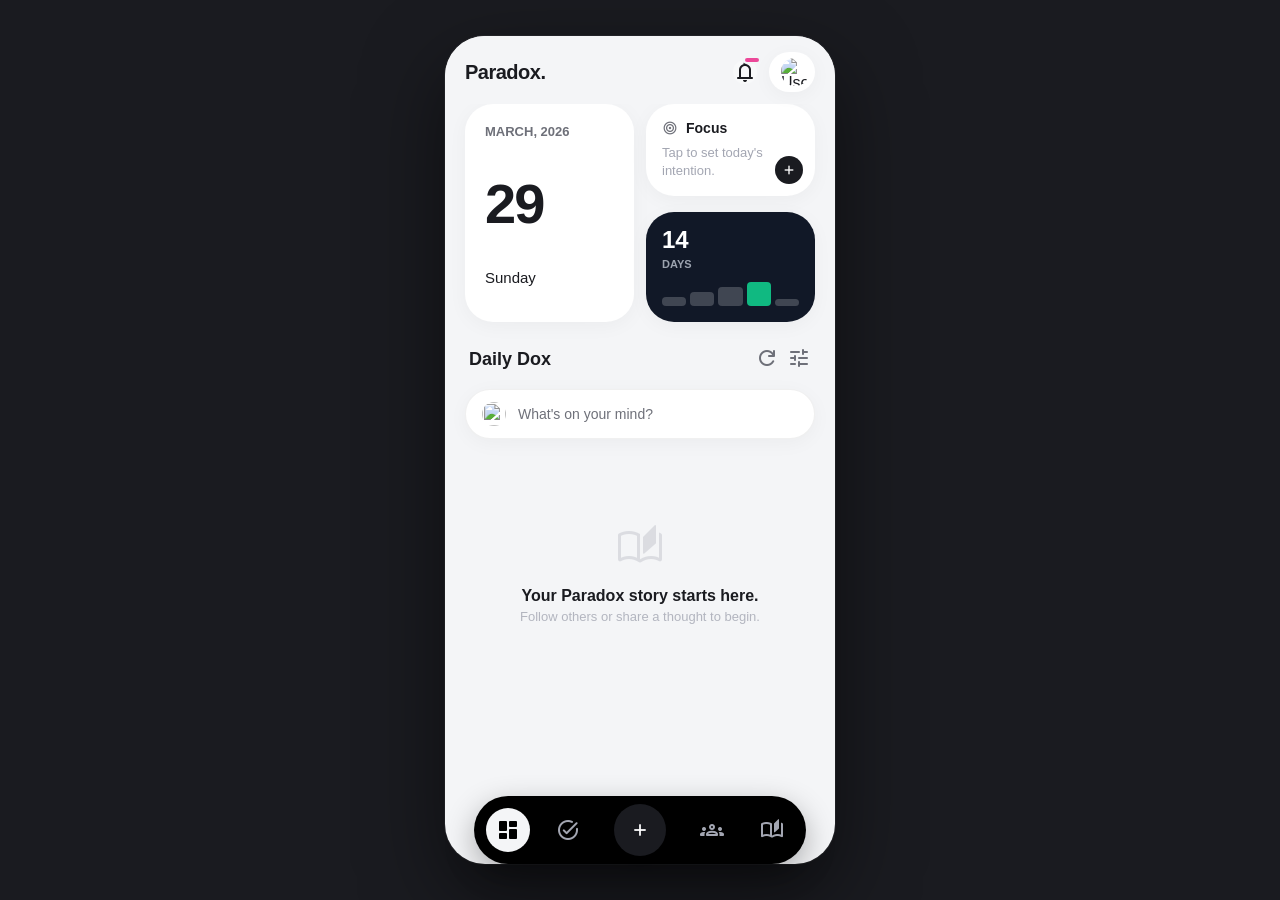
==== commit 9467ac80: "Refactor: Integrated custom In-App Messaging engine with Experience Forge and View Once logic" ====
--- a/index.html
+++ b/index.html
@@ -519,7 +519,7 @@
                 <button class="icon-btn" id="close-my-public-dox-btn">
                     <span class="material-symbols-rounded">arrow_back</span>
                 </button>
-                <h2>My Public Dox</h2>
+                <h2 id="public-dox-header">My Public Dox</h2>
                 <div style="width:24px"></div>
             </div>
             <div class="drawer-content">
@@ -770,11 +770,39 @@
         </div>
     </div>
 
+    <!-- In-App Messaging Overlay (Hidden by Default) -->
+    <div id="in-app-messaging-overlay" class="iam-overlay hidden">
+        <div class="iam-modal">
+            <button class="iam-close-btn" id="close-iam-btn">
+                <span class="material-symbols-rounded">close</span>
+            </button>
+            <div class="iam-image-container" id="iam-image-container">
+                <img src="" id="iam-hero-img">
+            </div>
+            <div class="iam-content">
+                <h2 id="iam-title">Paradox Experience</h2>
+                <p id="iam-body">Unlock your next level of stoic growth with our new features.</p>
+                <button class="action-btn-large primary-btn" id="iam-cta-btn">Unlock Now</button>
+            </div>
+        </div>
+    </div>
+
     <!-- Dynamic Toast Container -->
     <div id="toast-container" class="toast-container"></div>
 
     <!-- Custom JS (As Module) -->
     <script type="module" src="script.js"></script>
+    <script>
+        if ('serviceWorker' in navigator) {
+            navigator.serviceWorker.register('./firebase-messaging-sw.js')
+                .then((registration) => {
+                    console.log('FCM Service Worker registered:', registration.scope);
+                })
+                .catch((err) => {
+                    console.error('FCM Service Worker registration failed:', err);
+                });
+        }
+    </script>
 </body>
 
 </html>
--- a/style.css
+++ b/style.css
@@ -2401,3 +2401,182 @@
     border-radius: 50%;
     line-height: 1;
 }
+
+
+
+/* =========================================
+   NOTIFICATION & ACTIVITY CENTER
+   ========================================= */
+.notification-item {
+    display: flex;
+    gap: 16px;
+    padding: 16px;
+    border-bottom: 1px solid var(--border-light);
+    transition: background 0.2s;
+    position: relative;
+    align-items: flex-start;
+}
+
+.notification-item:hover {
+    background: var(--bg-surface-alt);
+}
+
+.notification-item.unread {
+    background: rgba(59, 130, 246, 0.03);
+}
+
+.noti-icon {
+    width: 36px;
+    height: 36px;
+    border-radius: 12px;
+    background: var(--bg-base);
+    display: flex;
+    align-items: center;
+    justify-content: center;
+    color: var(--brand-blue);
+}
+
+.noti-body {
+    flex: 1;
+}
+
+.noti-body h4 {
+    font-size: 14px;
+    font-weight: 600;
+    margin-bottom: 4px;
+    display: flex;
+    align-items: center;
+    gap: 8px;
+}
+
+.noti-body p {
+    font-size: 13px;
+    color: var(--text-secondary);
+    line-height: 1.4;
+}
+
+.unread-dot {
+    width: 8px;
+    height: 8px;
+    background: var(--brand-blue);
+    border-radius: 50%;
+    display: inline-block;
+}
+
+.notification-badge {
+    position: absolute;
+    top: -4px;
+    right: -4px;
+    background: var(--brand-pink);
+    color: white;
+    font-size: 10px;
+    font-weight: 700;
+    padding: 2px 6px;
+    border-radius: 10px;
+    border: 2px solid var(--bg-base);
+    min-width: 18px;
+    text-align: center;
+}
+
+.text-link-btn {
+    background: transparent;
+    border: none;
+    cursor: pointer;
+    font-family: inherit;
+}
+
+.text-link-btn:active {
+    opacity: 0.7;
+}
+
+
+/* =========================================
+   IN-APP MESSAGING (IAM) OVERLAY
+   ========================================= */
+.iam-overlay {
+    position: fixed;
+    top: 0;
+    left: 0;
+    width: 100vw;
+    height: 100vh;
+    background: rgba(0, 0, 0, 0.4);
+    backdrop-filter: blur(8px);
+    z-index: 1100;
+    display: flex;
+    justify-content: center;
+    align-items: center;
+    padding: 20px;
+    transition: all 0.5s cubic-bezier(0.4, 0, 0.2, 1);
+}
+
+.iam-overlay.hidden {
+    opacity: 0;
+    pointer-events: none;
+}
+
+.iam-modal {
+    background: var(--bg-surface);
+    width: 100%;
+    max-width: 340px;
+    border-radius: var(--radius-lg);
+    overflow: hidden;
+    position: relative;
+    box-shadow: 0 40px 100px rgba(0, 0, 0, 0.25);
+    animation: iam-spring 0.6s cubic-bezier(0.175, 0.885, 0.32, 1.275);
+}
+
+@keyframes iam-spring {
+    0% { transform: scale(0.8) translateY(30px); opacity: 0; }
+    100% { transform: scale(1) translateY(0); opacity: 1; }
+}
+
+.iam-close-btn {
+    position: absolute;
+    top: 12px;
+    right: 12px;
+    width: 32px;
+    height: 32px;
+    border-radius: 50%;
+    background: rgba(255, 255, 255, 0.9);
+    border: none;
+    color: var(--text-primary);
+    cursor: pointer;
+    z-index: 10;
+    display: flex;
+    align-items: center;
+    justify-content: center;
+    box-shadow: 0 4px 12px rgba(0,0,0,0.1);
+}
+
+.iam-image-container {
+    width: 100%;
+    height: 200px;
+    background: var(--bg-base);
+    overflow: hidden;
+}
+
+.iam-image-container img {
+    width: 100%;
+    height: 100%;
+    object-fit: cover;
+}
+
+.iam-content {
+    padding: 24px;
+    text-align: center;
+}
+
+.iam-content h2 {
+    font-size: 22px;
+    font-weight: 800;
+    margin-bottom: 12px;
+    letter-spacing: -0.5px;
+}
+
+.iam-content p {
+    font-size: 14px;
+    color: var(--text-secondary);
+    line-height: 1.5;
+    margin-bottom: 24px;
+}
+
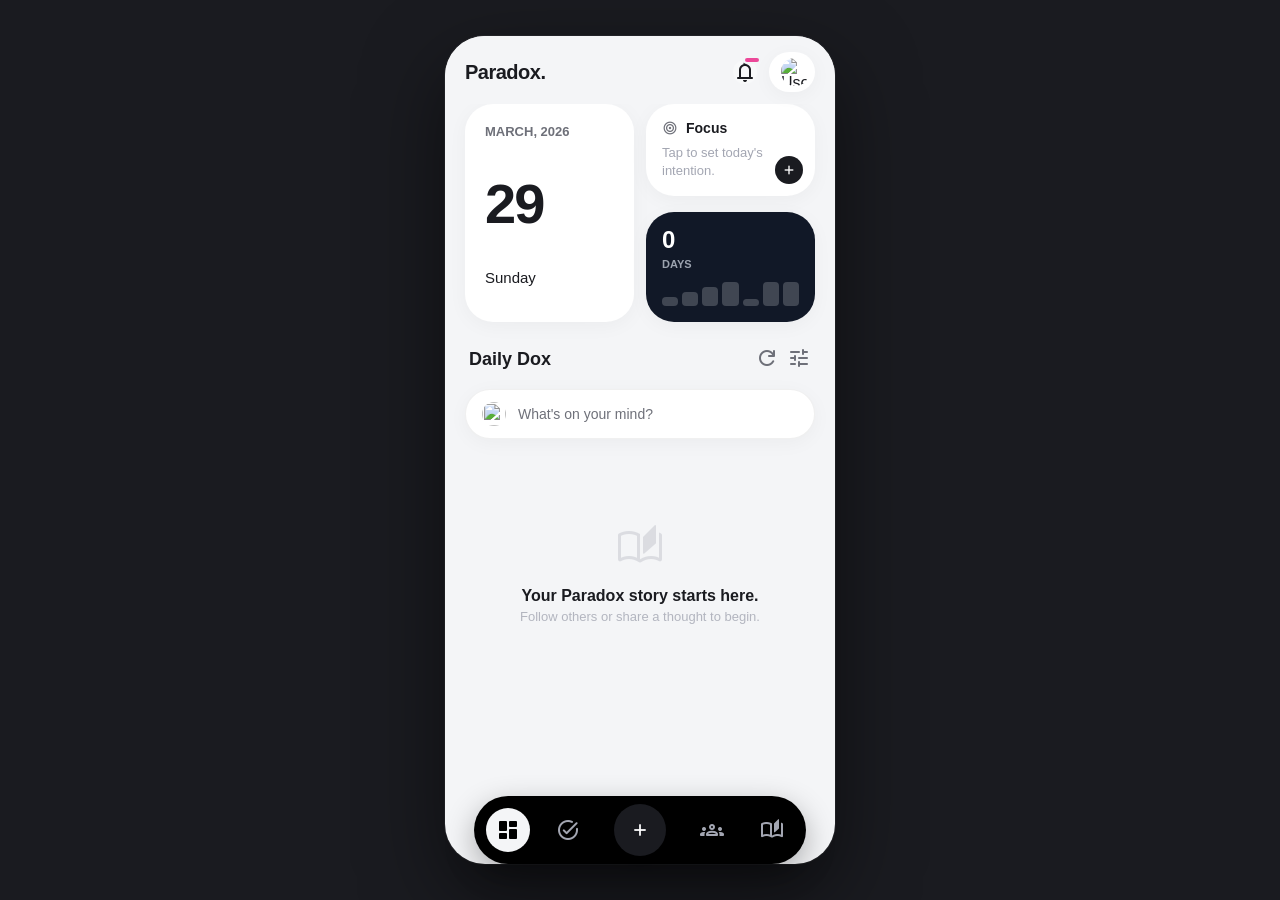
==== commit 5972e024: "Feat: Stoic Pulse Gamification - Shard Rewards, Levels, and 7-Day Streak Engine" ====
--- a/index.html
+++ b/index.html
@@ -60,14 +60,16 @@
                         </div>
                         <div class="bento-item streak-widget">
                             <div class="streak-info">
-                                <h3>14</h3>
+                                <h3 id="stat-streak-home">0</h3>
                                 <span>Days</span>
                             </div>
-                            <div class="chart-bars">
+                            <div class="chart-bars" id="streak-bars-container">
                                 <div class="bar"></div>
                                 <div class="bar"></div>
                                 <div class="bar"></div>
-                                <div class="bar active"></div>
+                                <div class="bar"></div>
+                                <div class="bar"></div>
+                                <div class="bar"></div>
                                 <div class="bar"></div>
                             </div>
                         </div>
